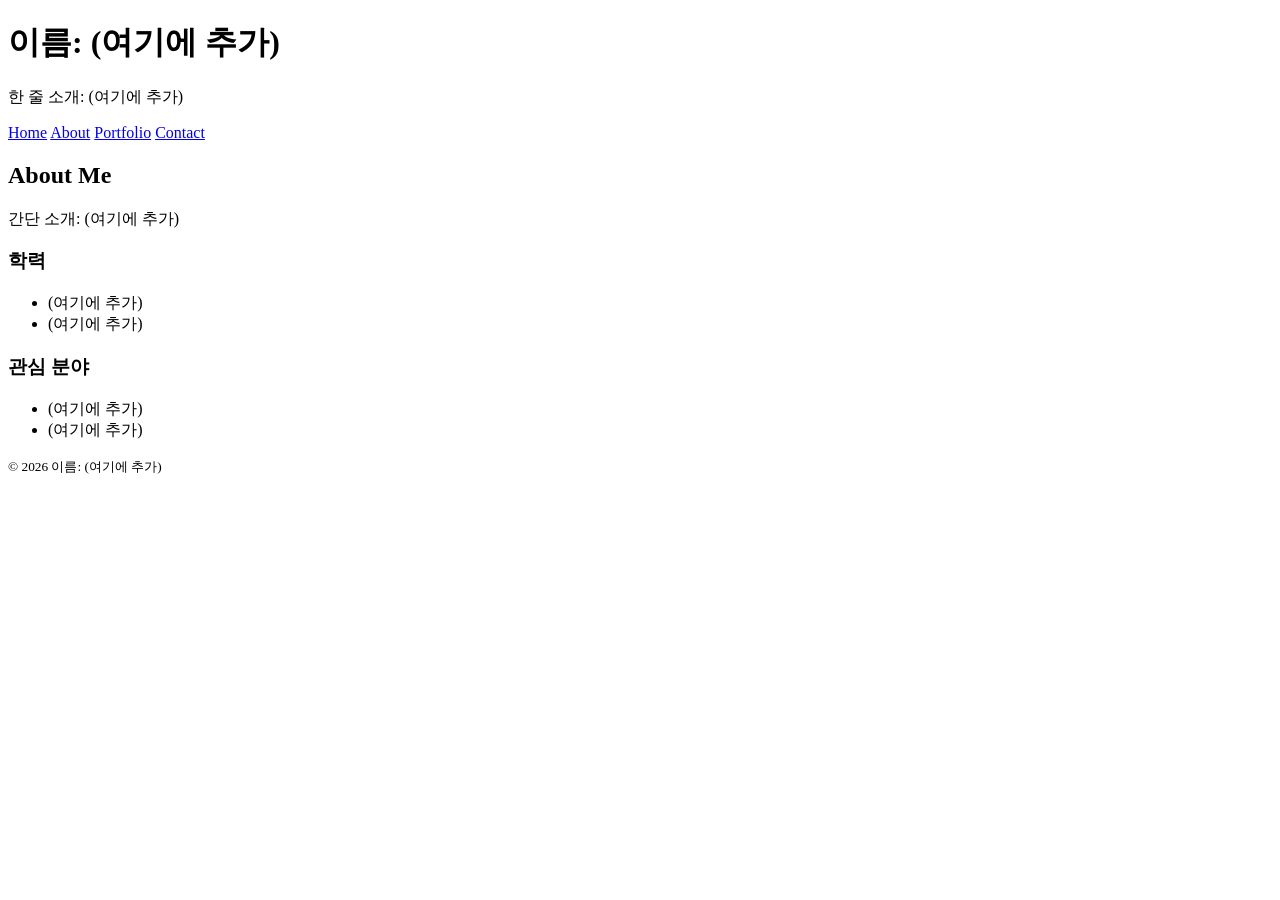
==== about.html @ 47aa25a6 "Add files via upload" ====
<!DOCTYPE html>
<html lang="ko">
<head>
  <meta charset="UTF-8" />
  <meta name="viewport" content="width=device-width, initial-scale=1.0"/>
  <title>인터넷활용 실습 템플릿</title>
  <link rel="stylesheet" href="style.css">
</head>
<body>
<header>
  <h1>이름: (여기에 추가)</h1>
  <p class="subtitle">한 줄 소개: (여기에 추가)</p>
</header>
<nav>
  <a href="index.html">Home</a>
  <a href="about.html">About</a>
  <a href="portfolio.html">Portfolio</a>
  <a href="contact.html">Contact</a>
</nav>
<main class="container">
<section>
  <h2>About Me</h2>
  <p>간단 소개: (여기에 추가)</p>
  <h3>학력</h3>
  <ul>
    <li>(여기에 추가)</li>
    <li>(여기에 추가)</li>
  </ul>
  <h3>관심 분야</h3>
  <ul>
    <li>(여기에 추가)</li>
    <li>(여기에 추가)</li>
  </ul>
</section>
</main>
<footer>
  <small>&copy; <span id="year"></span> 이름: (여기에 추가)</small>
</footer>
<script src="script.js"></script>
</body>
</html>
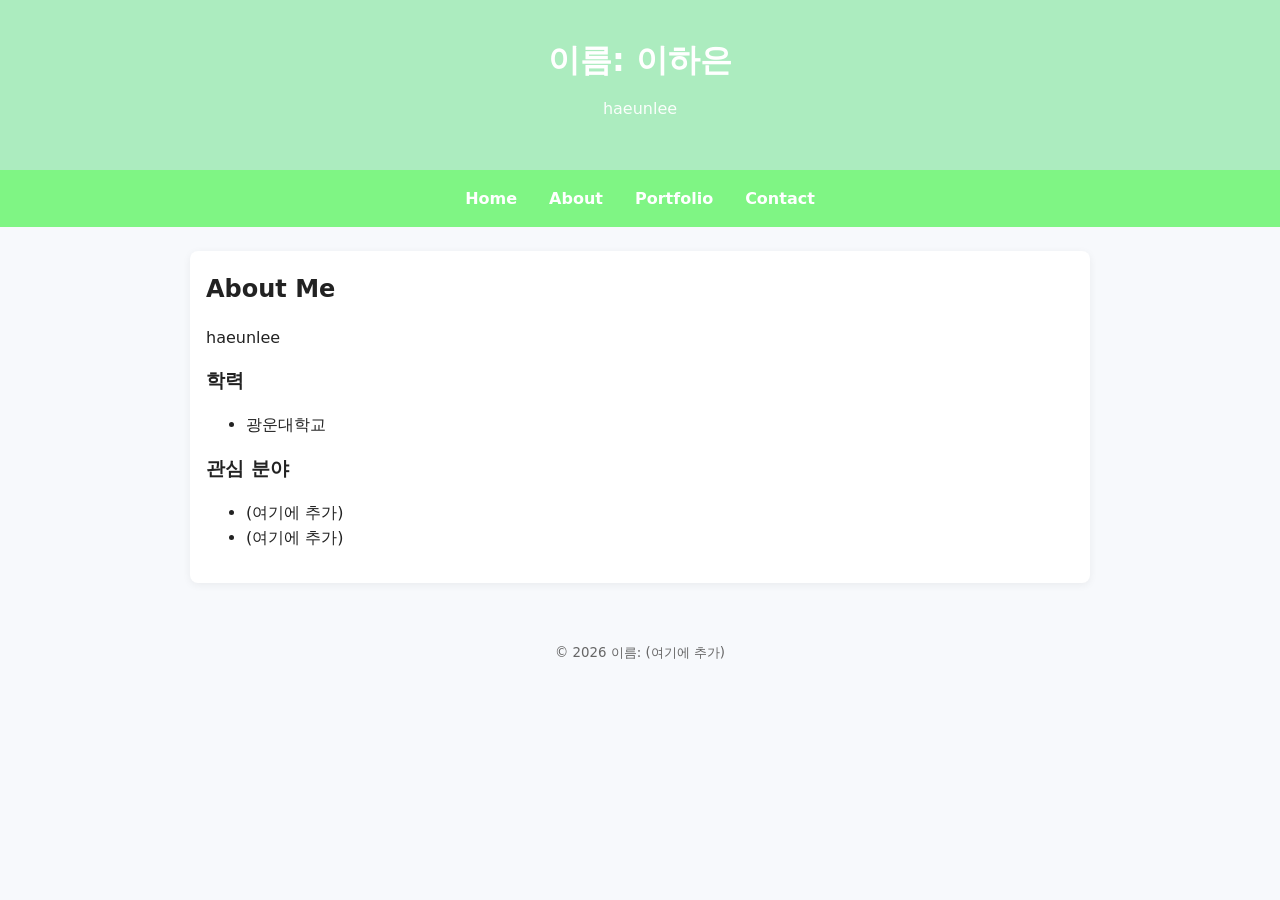
==== commit 19d83117: "Add files via upload" ====
--- a/about.html
+++ b/about.html
@@ -8,8 +8,8 @@
 </head>
 <body>
 <header>
-  <h1>이름: (여기에 추가)</h1>
-  <p class="subtitle">한 줄 소개: (여기에 추가)</p>
+  <h1>이름: 이하은</h1>
+  <p class="subtitle">haeunlee</p>
 </header>
 <nav>
   <a href="index.html">Home</a>
@@ -20,11 +20,11 @@
 <main class="container">
 <section>
   <h2>About Me</h2>
-  <p>간단 소개: (여기에 추가)</p>
+  <p>haeunlee</p>
   <h3>학력</h3>
   <ul>
-    <li>(여기에 추가)</li>
-    <li>(여기에 추가)</li>
+    <li>광운대학교</li>
+
   </ul>
   <h3>관심 분야</h3>
   <ul>
--- a/style.css
+++ b/style.css
@@ -0,0 +1,91 @@
+/* =============================================================
+   색상 테마는 "여기"에서 바꿉니다. (파랑 계열 기본)
+   원하는 색상 코드로 아래 4가지만 바꿔보세요.
+   ------------------------------------------------------------- */
+:root {
+  --primary: #acecbf;      /* 메인 포인트 색상 */
+  --primary-dark: #7ff584; /* 호버/진한 포인트 */
+  --bg: #f7f9fc;           /* 전체 배경 색 */
+  --text: #222222;         /* 본문 글자 색 */
+}
+/* ============================================================= */
+
+* { box-sizing: border-box; }
+body {
+  margin: 0;
+  font-family: system-ui, -apple-system, "Segoe UI", Roboto, "Noto Sans KR", Arial, sans-serif;
+  background: var(--bg);
+  color: var(--text);
+  line-height: 1.6;
+}
+
+header {
+  padding: 2rem 1rem;
+  text-align: center;
+  background: var(--primary);
+  color: #ffffff;
+}
+header .subtitle { margin-top: .25rem; opacity: .95; }
+
+nav {
+  background: var(--primary-dark);
+  display: flex;
+  gap: 1rem;
+  padding: .75rem 1rem;
+  justify-content: center;
+  flex-wrap: wrap;
+}
+nav a {
+  color: #ffffff;
+  text-decoration: none;
+  font-weight: 600;
+  padding: .25rem .5rem;
+}
+nav a:hover { text-decoration: underline; }
+
+.container {
+  max-width: 900px;
+  margin: 1.5rem auto;
+  padding: 1rem;
+  background: #ffffff;
+  border-radius: 8px;
+  box-shadow: 0 2px 8px rgba(0,0,0,.06);
+}
+
+section { margin-bottom: 1rem; }
+h1, h2, h3 { margin: .2rem 0 .6rem; }
+
+.contact-form {
+  display: grid;
+  grid-template-columns: 1fr;
+  gap: .5rem;
+  margin-top: 1rem;
+}
+input, textarea {
+  width: 100%;
+  padding: .6rem;
+  border: 1px solid #ddd;
+  border-radius: 6px;
+  font: inherit;
+}
+button {
+  padding: .6rem .8rem;
+  border: none;
+  border-radius: 6px;
+  background: var(--primary);
+  color: #fff;
+  cursor: pointer;
+  font-weight: 600;
+}
+button:hover { background: var(--primary-dark); }
+
+footer {
+  text-align: center;
+  padding: 2rem 1rem;
+  color: #666;
+}
+
+@media (max-width: 600px) {
+  header h1 { font-size: 1.25rem; }
+  .container { margin: 1rem; padding: .75rem; }
+}
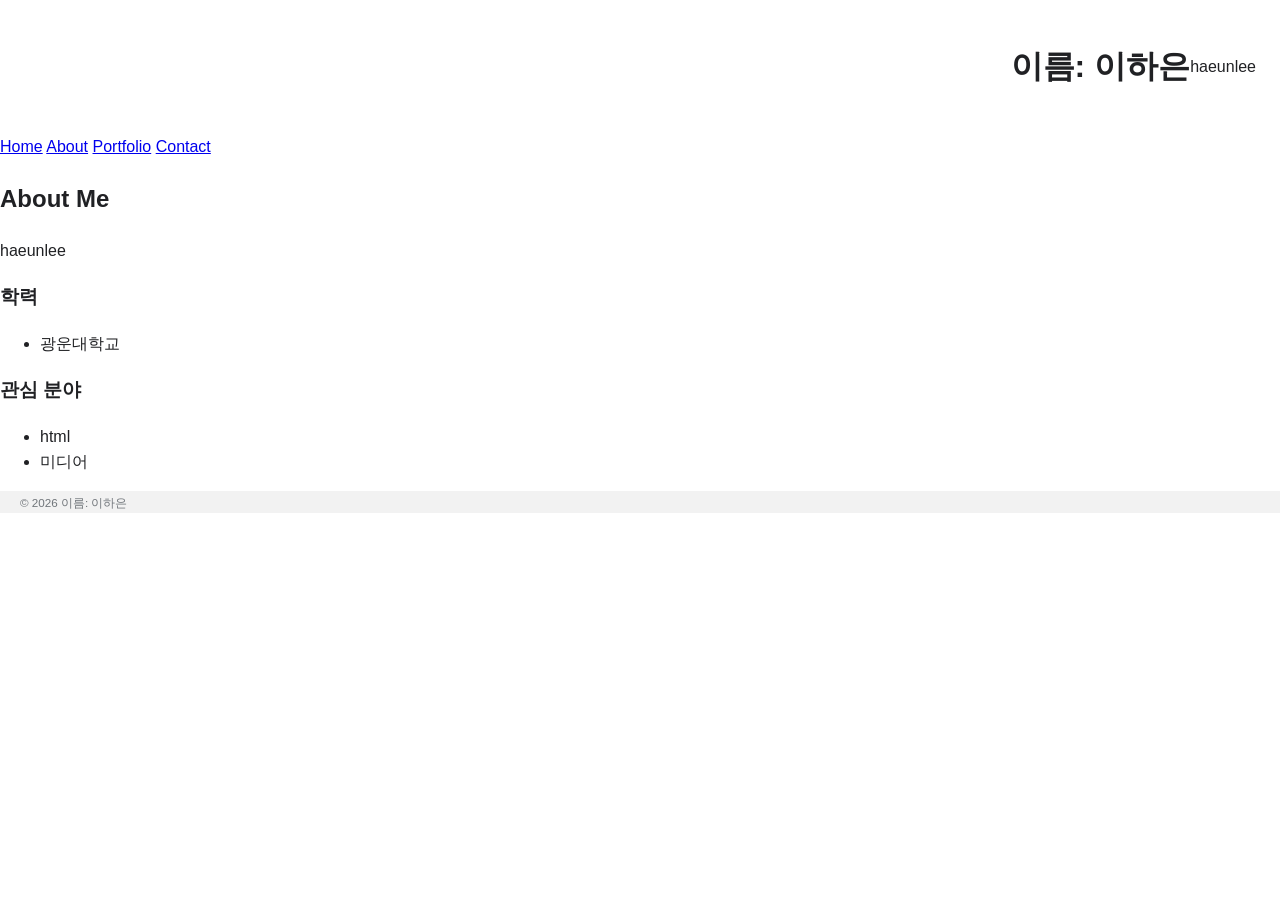
==== commit ae016b80: "Add files via upload" ====
--- a/about.html
+++ b/about.html
@@ -28,13 +28,13 @@
   </ul>
   <h3>관심 분야</h3>
   <ul>
-    <li>(여기에 추가)</li>
-    <li>(여기에 추가)</li>
+    <li>html</li>
+    <li>미디어</li>
   </ul>
 </section>
 </main>
 <footer>
-  <small>&copy; <span id="year"></span> 이름: (여기에 추가)</small>
+  <small>&copy; <span id="year"></span> 이름: 이하은</small>
 </footer>
 <script src="script.js"></script>
 </body>
--- a/style.css
+++ b/style.css
@@ -3,89 +3,192 @@
    원하는 색상 코드로 아래 4가지만 바꿔보세요.
    ------------------------------------------------------------- */
 :root {
-  --primary: #acecbf;      /* 메인 포인트 색상 */
-  --primary-dark: #7ff584; /* 호버/진한 포인트 */
-  --bg: #f7f9fc;           /* 전체 배경 색 */
-  --text: #222222;         /* 본문 글자 색 */
+  --primary: #4285f4;    /* 디자인 시트 제작을 위해 AI 활용했습니다*/
+  --primary-dark: #1a73e8; 
+  --bg: #ffffff;         
+  --text: #202124;        
+  --gray-text: #70757a; 
+  --border: #dadce0;     
 }
 /* ============================================================= */
 
 * { box-sizing: border-box; }
 body {
   margin: 0;
-  font-family: system-ui, -apple-system, "Segoe UI", Roboto, "Noto Sans KR", Arial, sans-serif;
+  font-family: Arial, sans-serif; /* Google 폰트 선호 (Noto Sans KR 제거) */
   background: var(--bg);
   color: var(--text);
   line-height: 1.6;
+  /* Google 홈페이지처럼 화면 중앙에 콘텐츠를 배치하기 위해 flexbox 사용 */
+  display: flex;
+  flex-direction: column;
+  min-height: 100vh;
 }
 
+/* 1. 상단 영역 (로그인, 앱, 이미지 링크) */
 header {
-  padding: 2rem 1rem;
+  padding: 1.25rem 1.5rem;
+  text-align: right;
+  background: none; /* 배경 제거 */
+  color: var(--text);
+  display: flex;
+  justify-content: flex-end; /* 오른쪽 정렬 */
+  align-items: center;
+}
+header a {
+  color: var(--text);
+  text-decoration: none;
+  font-size: 0.8125rem; /* 13px */
+  margin-left: 15px;
+  padding: 5px;
+  opacity: 0.85;
+}
+header a:hover { text-decoration: underline; }
+
+.google-apps-icon {
+  /* Google 앱 아이콘 스타일링 (예시) */
+  width: 16px;
+  height: 16px;
+  background: url('data:image/svg+xml;utf8,<svg viewBox="0 0 24 24" xmlns="http://www.w3.org/2000/svg"><path fill="%235f6368" d="M6,8c1.1,0,2-0.9,2-2s-0.9-2-2-2S4,4.9,4,6S4.9,8,6,8z M12,20c1.1,0,2-0.9,2-2s-0.9-2-2-2s-2,0.9-2,2S10.9,20,12,20z M6,20c1.1,0,2-0.9,2-2s-0.9-2-2-2S4,16.9,4,18S4.9,20,6,20z M6,14c1.1,0,2-0.9,2-2s-0.9-2-2-2S4,10.9,4,12S4.9,14,6,14z M18,14c1.1,0,2-0.9,2-2s-0.9-2-2-2s-2,0.9-2,2S16.9,14,18,14z M18,8c1.1,0,2-0.9,2-2s-0.9-2-2-2s-2,0.9-2,2S16.9,8,18,8z M12,14c1.1,0,2-0.9,2-2s-0.9-2-2-2s-2,0.9-2,2S10.9,14,12,14z M18,20c1.1,0,2-0.9,2-2s-0.9-2-2-2s-2,0.9-2,2S16.9,20,18,20z M12,8c1.1,0,2-0.9,2-2s-0.9-2-2-2s-2,0.9-2,2S10.9,8,12,8z"/></svg>') no-repeat center center;
+  background-size: contain;
+  margin: 0 10px;
+  cursor: pointer;
+}
+.google-sign-in-button {
+  background-color: var(--primary);
+  color: #ffffff;
+  border-radius: 4px;
+  padding: 8px 15px;
+  margin-left: 10px;
+  font-weight: 600;
+  text-decoration: none !important;
+}
+.google-sign-in-button:hover {
+  background-color: var(--primary-dark);
+}
+
+/* 2. 검색 중앙 영역 */
+.main-content {
+  flex-grow: 1; /* footer를 아래로 밀어내기 위해 사용 */
+  display: flex;
+  flex-direction: column;
+  align-items: center;
+  justify-content: center;
+  padding-bottom: 100px; /* 검색창이 너무 중앙에 붙지 않도록 조정 */
+}
+.logo-area {
+  margin-bottom: 25px;
+}
+.logo-area img {
+  width: 272px; /* Google 로고 크기 */
+  height: 92px;
+}
+
+/* 검색창 스타일링 */
+.search-form {
+  width: 100%;
+  max-width: 584px; /* Google 검색창의 일반적인 최대 너비 */
+  padding: 0 20px;
+  margin-bottom: 30px;
+}
+.search-input-wrapper {
+  display: flex;
+  align-items: center;
+  border: 1px solid var(--border);
+  border-radius: 24px;
+  padding: 0 14px;
+  height: 44px; /* 검색창 높이 */
+  box-shadow: none;
+  transition: box-shadow 0.3s ease-in-out;
+}
+.search-input-wrapper:hover {
+  box-shadow: 0 1px 6px rgba(32,33,36,.28);
+  border-color: rgba(223,225,229,0);
+}
+.search-form input[type="text"] {
+  flex-grow: 1;
+  border: none;
+  outline: none;
+  padding: 0;
+  margin: 0;
+  background: transparent;
+  font-size: 1rem;
+}
+.search-icon {
+  /* 돋보기 아이콘 (SVG) */
+  margin-right: 10px;
+  opacity: 0.5;
+}
+.microphone-icon, .camera-icon {
+  /* 마이크, 카메라 아이콘 (SVG) */
+  margin-left: 10px;
+  cursor: pointer;
+}
+.search-buttons {
   text-align: center;
-  background: var(--primary);
-  color: #ffffff;
 }
-header .subtitle { margin-top: .25rem; opacity: .95; }
+.search-buttons button {
+  background-color: #f8f9fa;
+  border: 1px solid #f8f9fa;
+  border-radius: 4px;
+  color: var(--text);
+  font-size: 0.875rem; /* 14px */
+  margin: 11px 4px;
+  padding: 0 16px;
+  line-height: 27px;
+  height: 36px;
+  cursor: pointer;
+  transition: background-color 0.3s;
+}
+.search-buttons button:hover {
+  border: 1px solid #dadce0;
+  background-color: #f8f9fa;
+  box-shadow: 0 1px 1px rgba(0,0,0,.1);
+}
 
-nav {
-  background: var(--primary-dark);
+/* 3. 하단 푸터 (Footer) */
+footer {
+  text-align: left;
+  padding: 0 20px;
+  background: #f2f2f2; /* 푸터 배경은 연한 회색 */
+  color: var(--gray-text);
+  font-size: 0.875rem; /* 14px */
+}
+.footer-country {
+  padding: 15px 0;
+  border-bottom: 1px solid var(--border);
+}
+.footer-links {
   display: flex;
-  gap: 1rem;
-  padding: .75rem 1rem;
-  justify-content: center;
+  flex-wrap: wrap;
+  justify-content: space-between;
+  padding: 15px 0;
+}
+.footer-links div {
+  display: flex;
   flex-wrap: wrap;
 }
-nav a {
-  color: #ffffff;
+.footer-links a {
+  color: var(--gray-text);
   text-decoration: none;
-  font-weight: 600;
-  padding: .25rem .5rem;
+  padding: 0 12px;
 }
-nav a:hover { text-decoration: underline; }
+.footer-links a:hover { text-decoration: underline; }
 
-.container {
-  max-width: 900px;
-  margin: 1.5rem auto;
-  padding: 1rem;
-  background: #ffffff;
-  border-radius: 8px;
-  box-shadow: 0 2px 8px rgba(0,0,0,.06);
+/* 미디어 쿼리 조정 */
+@media (max-width: 768px) {
+  .footer-links {
+    flex-direction: column;
+    align-items: center;
+  }
+  .footer-links div {
+    justify-content: center;
+    margin-bottom: 10px;
+  }
 }
-
-section { margin-bottom: 1rem; }
-h1, h2, h3 { margin: .2rem 0 .6rem; }
-
-.contact-form {
-  display: grid;
-  grid-template-columns: 1fr;
-  gap: .5rem;
-  margin-top: 1rem;
-}
-input, textarea {
-  width: 100%;
-  padding: .6rem;
-  border: 1px solid #ddd;
-  border-radius: 6px;
-  font: inherit;
-}
-button {
-  padding: .6rem .8rem;
-  border: none;
-  border-radius: 6px;
-  background: var(--primary);
-  color: #fff;
-  cursor: pointer;
-  font-weight: 600;
-}
-button:hover { background: var(--primary-dark); }
-
-footer {
-  text-align: center;
-  padding: 2rem 1rem;
-  color: #666;
-}
-
 @media (max-width: 600px) {
-  header h1 { font-size: 1.25rem; }
-  .container { margin: 1rem; padding: .75rem; }
-}
+  header { padding: 1rem; }
+  .logo-area img { width: 200px; height: 68px; }
+  .search-form { padding: 0 15px; }
+  .main-content { padding-bottom: 50px; }
+}
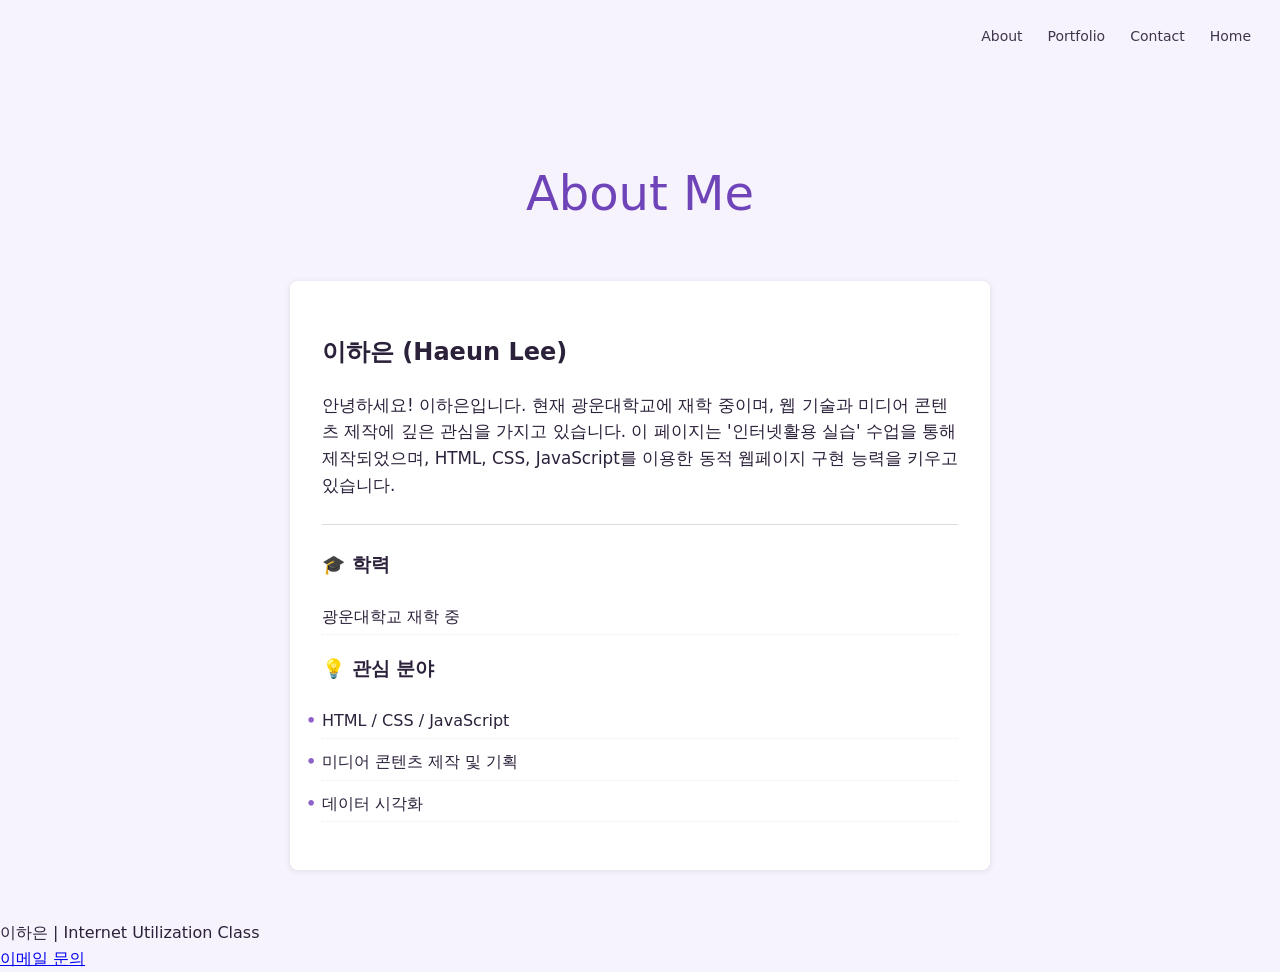
==== commit 27742ea4: "Add files via upload" ====
--- a/about.html
+++ b/about.html
@@ -3,39 +3,61 @@
 <head>
   <meta charset="UTF-8" />
   <meta name="viewport" content="width=device-width, initial-scale=1.0"/>
-  <title>인터넷활용 실습 템플릿</title>
+  <title>이하은 소개 | 인터넷활용 실습</title>
   <link rel="stylesheet" href="style.css">
 </head>
 <body>
 <header>
-  <h1>이름: 이하은</h1>
-  <p class="subtitle">haeunlee</p>
-</header>
-<nav>
-  <a href="index.html">Home</a>
   <a href="about.html">About</a>
   <a href="portfolio.html">Portfolio</a>
   <a href="contact.html">Contact</a>
-</nav>
-<main class="container">
-<section>
-  <h2>About Me</h2>
-  <p>haeunlee</p>
-  <h3>학력</h3>
-  <ul>
-    <li>광운대학교</li>
+  <a href="index.html" class="google-sign-in-button">Home</a> 
+</header>
 
-  </ul>
-  <h3>관심 분야</h3>
-  <ul>
-    <li>html</li>
-    <li>미디어</li>
-  </ul>
-</section>
-</main>
+<div class="main-content">
+  
+  <h1 class="main-title">About Me</h1>
+  
+  <section class="content-wrapper">
+    <h2>이하은 (Haeun Lee)</h2>
+    
+    <p class="description-text">
+        안녕하세요! 이하은입니다. 현재 광운대학교에 재학 중이며, 웹 기술과 미디어 콘텐츠 제작에 깊은 관심을 가지고 있습니다.
+        이 페이지는 '인터넷활용 실습' 수업을 통해 제작되었으며, HTML, CSS, JavaScript를 이용한 동적 웹페이지 구현 능력을 키우고 있습니다.
+    </p>
+
+    <hr style="border: 0; border-top: 1px solid var(--border); margin: 25px 0;">
+
+    <div class="info-section">
+        <h3>🎓 학력</h3>
+        <ul class="clean-list">
+          <li>광운대학교 재학 중</li>
+        </ul>
+        
+        <h3>💡 관심 분야</h3>
+        <ul class="interest-list">
+          <li>HTML / CSS / JavaScript</li>
+          <li>미디어 콘텐츠 제작 및 기획</li>
+          <li>데이터 시각화</li>
+        </ul>
+    </div>
+  </section>
+</div>
+
 <footer>
-  <small>&copy; <span id="year"></span> 이름: 이하은</small>
+  <div class="footer-country">이하은 | Internet Utilization Class</div>
+  <div class="footer-links">
+    <div>
+      <a href="mailto:haeunlee1234@gmail.com">이메일 문의</a>
+    </div>
+  </div>
 </footer>
-<script src="script.js"></script>
-</body>
-</html>
+<script>
+  // 푸터 연도 표시 스크립트 (기존 코드에서 가져옴)
+  // 이 스크립트를 사용하려면 <footer> 안에 <span id="year"></span> 요소가 있어야 합니다.
+  const yearSpan = document.createElement('span');
+  yearSpan.id = 'year';
+  const smallTag = document.createElement('small');
+  smallTag.innerHTML = '&copy; ';
+  smallTag.appendChild(yearSpan);
+  smallTag.innerHTML += ' 이름: 이하은';
--- a/style.css
+++ b/style.css
@@ -1,194 +1,116 @@
-/* =============================================================
-   색상 테마는 "여기"에서 바꿉니다. (파랑 계열 기본)
-   원하는 색상 코드로 아래 4가지만 바꿔보세요.
-   ------------------------------------------------------------- */
-:root {
-  --primary: #4285f4;    /* 디자인 시트 제작을 위해 AI 활용했습니다*/
-  --primary-dark: #1a73e8; 
-  --bg: #ffffff;         
-  --text: #202124;        
-  --gray-text: #70757a; 
-  --border: #dadce0;     
+
+ :root {
+  --primary: #8e62c8;
+  --primary-dark: #6e44b8;
+  --bg: #f7f3fd;
+  --text: #2c213a;
+  --gray-text: #70757a;
+  --border: #dadce0;
 }
-/* ============================================================= */
 
 * { box-sizing: border-box; }
 body {
   margin: 0;
-  font-family: Arial, sans-serif; /* Google 폰트 선호 (Noto Sans KR 제거) */
+  font-family: system-ui, -apple-system, "Segoe UI", Roboto, "Noto Sans KR", Arial, sans-serif;
   background: var(--bg);
   color: var(--text);
   line-height: 1.6;
-  /* Google 홈페이지처럼 화면 중앙에 콘텐츠를 배치하기 위해 flexbox 사용 */
+  
   display: flex;
   flex-direction: column;
   min-height: 100vh;
 }
 
-/* 1. 상단 영역 (로그인, 앱, 이미지 링크) */
+.description-text {
+  font-size: 1.05rem;
+  color: var(--text);
+  margin-bottom: 20px;
+}
+
+.clean-list, .interest-list {
+  list-style: none;
+  padding-left: 0;
+  margin-top: 10px;
+}
+
+.clean-list li, .interest-list li {
+  padding: 5px 0;
+  margin-bottom: 5px;
+  border-bottom: 1px dotted #eee;
+  font-size: 1rem;
+}
+
+.interest-list li:before {
+  content: "•";
+  color: var(--primary);
+  font-weight: bold;
+  display: inline-block;
+  width: 1em;
+  margin-left: -1em;
+}
+
+.info-section {
+  margin-top: 20px;
+}
+
 header {
   padding: 1.25rem 1.5rem;
   text-align: right;
-  background: none; /* 배경 제거 */
+  background: none; 
   color: var(--text);
   display: flex;
-  justify-content: flex-end; /* 오른쪽 정렬 */
+  justify-content: flex-end;
   align-items: center;
 }
 header a {
   color: var(--text);
   text-decoration: none;
-  font-size: 0.8125rem; /* 13px */
+  font-size: 0.875rem;
   margin-left: 15px;
   padding: 5px;
-  opacity: 0.85;
+  opacity: 0.9;
 }
 header a:hover { text-decoration: underline; }
 
-.google-apps-icon {
-  /* Google 앱 아이콘 스타일링 (예시) */
-  width: 16px;
-  height: 16px;
-  background: url('data:image/svg+xml;utf8,<svg viewBox="0 0 24 24" xmlns="http://www.w3.org/2000/svg"><path fill="%235f6368" d="M6,8c1.1,0,2-0.9,2-2s-0.9-2-2-2S4,4.9,4,6S4.9,8,6,8z M12,20c1.1,0,2-0.9,2-2s-0.9-2-2-2s-2,0.9-2,2S10.9,20,12,20z M6,20c1.1,0,2-0.9,2-2s-0.9-2-2-2S4,16.9,4,18S4.9,20,6,20z M6,14c1.1,0,2-0.9,2-2s-0.9-2-2-2S4,10.9,4,12S4.9,14,6,14z M18,14c1.1,0,2-0.9,2-2s-0.9-2-2-2s-2,0.9-2,2S16.9,14,18,14z M18,8c1.1,0,2-0.9,2-2s-0.9-2-2-2s-2,0.9-2,2S16.9,8,18,8z M12,14c1.1,0,2-0.9,2-2s-0.9-2-2-2s-2,0.9-2,2S10.9,14,12,14z M18,20c1.1,0,2-0.9,2-2s-0.9-2-2-2s-2,0.9-2,2S16.9,20,18,20z M12,8c1.1,0,2-0.9,2-2s-0.9-2-2-2s-2,0.9-2,2S10.9,8,12,8z"/></svg>') no-repeat center center;
-  background-size: contain;
-  margin: 0 10px;
-  cursor: pointer;
-}
-.google-sign-in-button {
-  background-color: var(--primary);
-  color: #ffffff;
-  border-radius: 4px;
-  padding: 8px 15px;
-  margin-left: 10px;
-  font-weight: 600;
-  text-decoration: none !important;
-}
-.google-sign-in-button:hover {
-  background-color: var(--primary-dark);
-}
-
-/* 2. 검색 중앙 영역 */
 .main-content {
-  flex-grow: 1; /* footer를 아래로 밀어내기 위해 사용 */
+  flex-grow: 1; 
   display: flex;
   flex-direction: column;
   align-items: center;
   justify-content: center;
-  padding-bottom: 100px; /* 검색창이 너무 중앙에 붙지 않도록 조정 */
-}
-.logo-area {
-  margin-bottom: 25px;
-}
-.logo-area img {
-  width: 272px; /* Google 로고 크기 */
-  height: 92px;
+  padding: 50px 20px;
 }
 
-/* 검색창 스타일링 */
-.search-form {
-  width: 100%;
-  max-width: 584px; /* Google 검색창의 일반적인 최대 너비 */
-  padding: 0 20px;
+.main-title {
+  font-size: 3rem;
+  font-weight: 300;
   margin-bottom: 30px;
-}
-.search-input-wrapper {
-  display: flex;
-  align-items: center;
-  border: 1px solid var(--border);
-  border-radius: 24px;
-  padding: 0 14px;
-  height: 44px; /* 검색창 높이 */
-  box-shadow: none;
-  transition: box-shadow 0.3s ease-in-out;
-}
-.search-input-wrapper:hover {
-  box-shadow: 0 1px 6px rgba(32,33,36,.28);
-  border-color: rgba(223,225,229,0);
-}
-.search-form input[type="text"] {
-  flex-grow: 1;
-  border: none;
-  outline: none;
-  padding: 0;
-  margin: 0;
-  background: transparent;
-  font-size: 1rem;
-}
-.search-icon {
-  /* 돋보기 아이콘 (SVG) */
-  margin-right: 10px;
-  opacity: 0.5;
-}
-.microphone-icon, .camera-icon {
-  /* 마이크, 카메라 아이콘 (SVG) */
-  margin-left: 10px;
-  cursor: pointer;
-}
-.search-buttons {
   text-align: center;
-}
-.search-buttons button {
-  background-color: #f8f9fa;
-  border: 1px solid #f8f9fa;
-  border-radius: 4px;
-  color: var(--text);
-  font-size: 0.875rem; /* 14px */
-  margin: 11px 4px;
-  padding: 0 16px;
-  line-height: 27px;
-  height: 36px;
-  cursor: pointer;
-  transition: background-color 0.3s;
-}
-.search-buttons button:hover {
-  border: 1px solid #dadce0;
-  background-color: #f8f9fa;
-  box-shadow: 0 1px 1px rgba(0,0,0,.1);
+  color: var(--primary-dark); 
 }
 
-/* 3. 하단 푸터 (Footer) */
-footer {
+.content-wrapper {
+  width: 100%;
+  max-width: 700px;
+  padding: 2rem;
+  background: #ffffff;
+  border-radius: 8px;
+  box-shadow: 0 1px 6px rgba(32,33,36,.1);
+  margin-top: 20px;
   text-align: left;
-  padding: 0 20px;
-  background: #f2f2f2; /* 푸터 배경은 연한 회색 */
-  color: var(--gray-text);
-  font-size: 0.875rem; /* 14px */
 }
-.footer-country {
-  padding: 15px 0;
-  border-bottom: 1px solid var(--border);
+
+.portfolio-list {
+  padding-left: 20px;
+  line-height: 1.8;
 }
-.footer-links {
-  display: flex;
-  flex-wrap: wrap;
-  justify-content: space-between;
-  padding: 15px 0;
+.portfolio-list li {
+  margin-bottom: 15px;
+  border-bottom: 1px dashed #eee;
+  padding-bottom: 10px;
 }
-.footer-links div {
-  display: flex;
-  flex-wrap: wrap;
-}
-.footer-links a {
-  color: var(--gray-text);
-  text-decoration: none;
-  padding: 0 12px;
-}
-.footer-links a:hover { text-decoration: underline; }
-
-/* 미디어 쿼리 조정 */
-@media (max-width: 768px) {
-  .footer-links {
-    flex-direction: column;
-    align-items: center;
-  }
-  .footer-links div {
-    justify-content: center;
-    margin-bottom: 10px;
-  }
-}
-@media (max-width: 600px) {
-  header { padding: 1rem; }
-  .logo-area img { width: 200px; height: 68px; }
-  .search-form { padding: 0 15px; }
-  .main-content { padding-bottom: 50px; }
-}+.portfolio-list strong {
+  display: block;
+  font-size: 1.1em;
+  color: var(--primary-dark);
+  margin-
